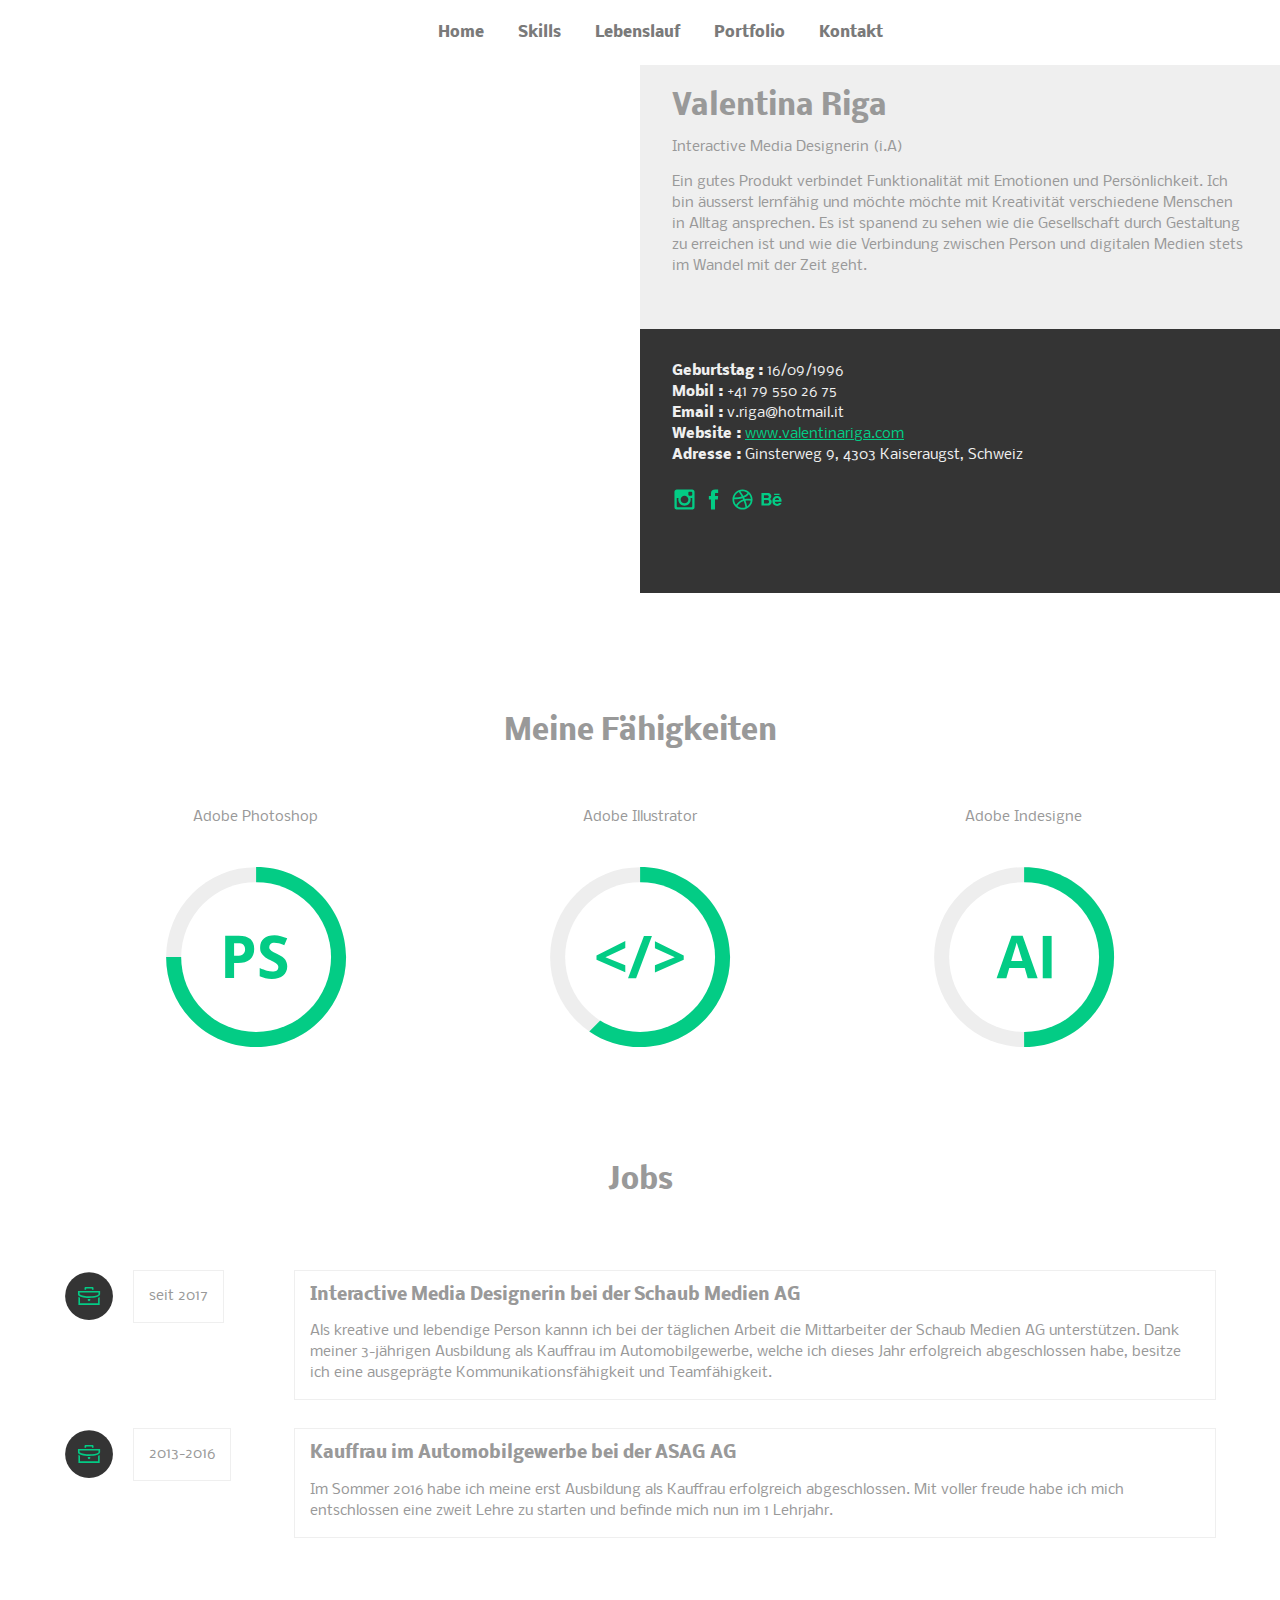
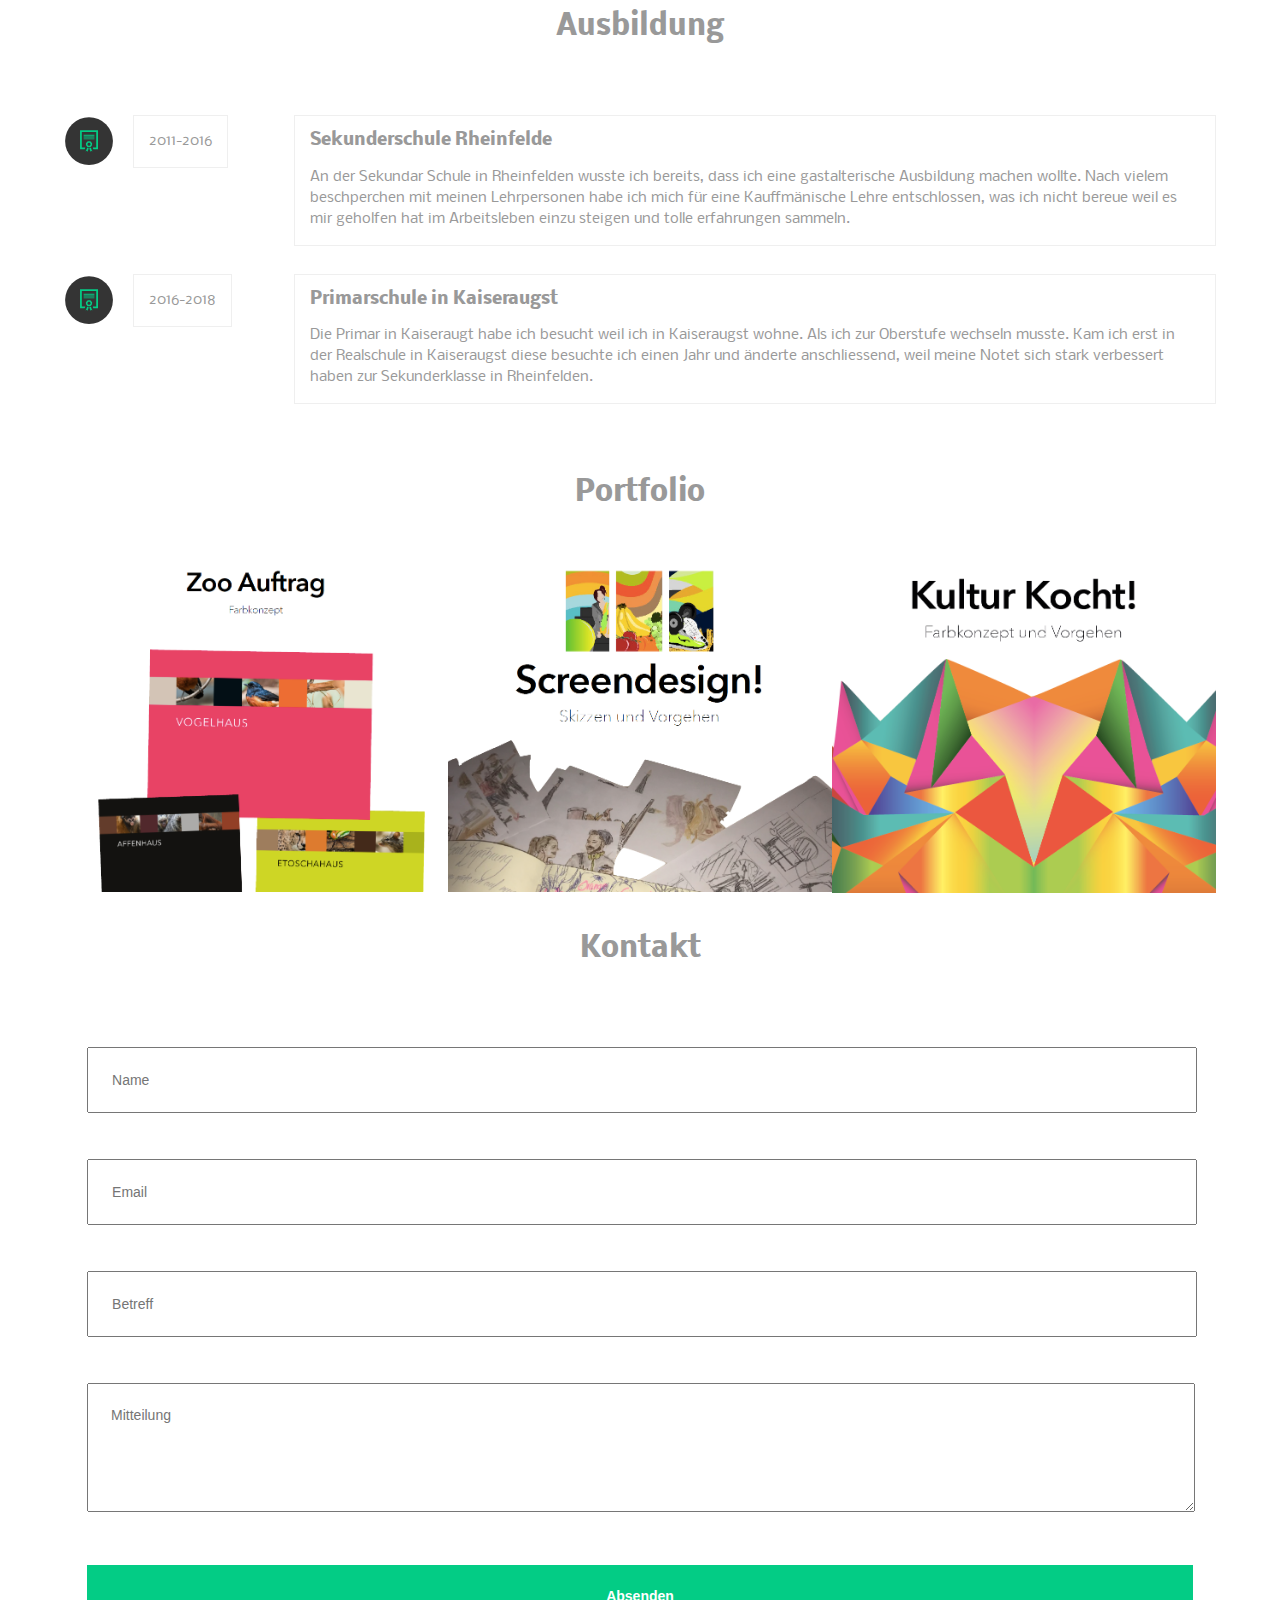
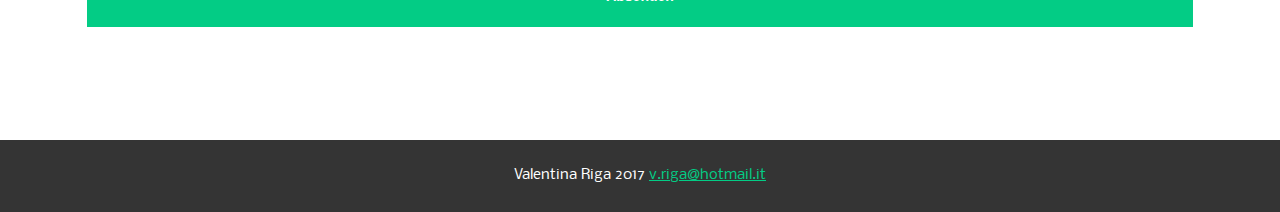
==== index.html @ a8487502 "Initial copy" ====
<!DOCTYPE html>
<html>
  <head>
    <!--CSS und Scripts einblenden-->
    <link href="https://fonts.googleapis.com/css?family=Nobile" rel="stylesheet">
    <link rel="stylesheet" type="text/css" href="./css/style.css">
    <link rel="stylesheet" type="text/css" href="./css/normalize.css">
    <!--Meta Angaben-->
    <meta name="lauguage" content="de">
    <meta charset="utf-8"/>
    <meta name="keywords" content="Suchbegriffe">
    <meta name="description" content="Beschreibung">
    <meta title="Seitentitel">
    <meta name="viewport" content="widht=device-width,initial-scale=1.0, user-scalable=no height=device-height">
    <!-- Diese Zeile brauchen wir unbedingt damit unser responsive Design später funktioniert. Später mehr dazu. -->
  </head>
  <body>
    <header>
      <nav>
        <ul>
          <li><a href="index.html#about">Home</a></li>
          <li><a href="index.html#skills">Skills</a></li>
          <li><a href="index.html#cv">Lebenslauf</a></li>
          <li><a href="index.html#portfolio">Portfolio</a></li>
          <li><a href="index.html#formular">Kontakt</a></li>
        </ul>
      </nav>
    </header>
    <main>
      <section id="about">
        <div id="portrait">
          <div id="portrait_image">
          </div>
        </div>
          <div id="beschreibung">
            <div id="name">
              <h1>Valentina Riga</h1>
              <span>Interactive Media Designerin (i.A)</span>
              <p class="bio">
              Ein gutes Produkt verbindet Funktionalität mit Emotionen und Persönlichkeit.
              Ich bin äusserst lernfähig und möchte möchte mit Kreativität verschiedene Menschen in Alltag ansprechen.
              Es ist spanend zu sehen wie die Gesellschaft durch Gestaltung zu erreichen ist
              und wie die Verbindung zwischen Person und digitalen Medien stets im Wandel mit der Zeit geht.
            </p>
          </div>
          <div id="adresse">
          <strong>Geburtstag :</strong> 16/09/1996<br>
          <strong>Mobil :</strong> +41 79 550 26 75<br>
          <strong>Email :</strong> v.riga@hotmail.it<br>
          <strong>Website :</strong> <a href="http://vriga4.wixsite.com/vrcreativity">www.valentinariga.com</a><br>
          <strong>Adresse :</strong> Ginsterweg 9, 4303 Kaiseraugst, Schweiz<br>
          <br>
          <div class="social_icons">
            <a href="http://instagram.com"><img src="./img/instagram.svg" height="25px">
            </a>
            <a href="http://facebook.com"><img src="./img/facebook.svg" height="25px">
            </a>
            <a href="http://dribbble.com"><img src="./img/dribbble.svg" height="25px">
            </a>
            <a href="http://behance.com"><img src="./img/behance.svg" height="25px">
            </a>
          </div>
        </div>
      </div>
    </section>
  </main>
    </main>
  </body>

</section>
<div id="wrapper">
  <section id="skills">
    <h1> Meine Fähigkeiten</h1>
    <div class="skills-icons">
      <div id="erstes-icon">
        Adobe Photoshop
      </div>
      <div id="zweites-icon">
        Adobe Illustrator
      </div>
      <div id="drittes-icon">
        Adobe Indesigne
      </div>
    </div>
  </section>
<section id="cv">
  <section id="jobs">
    <h1>Jobs</h1>
    <!--1.Jobeintrag-->
  <div class="cv-eintrag">
    <div class="links">
      <img src="./img/aktenkoffer.svg" height="50px" />
      <p class="jahr">seit 2017</p>
    </div>
    <div class="rechts">
      <p class="cv-beschreibung">
        <span class="cv-titel">Interactive Media Designerin bei der Schaub Medien AG</span>
        <br>
        Als kreative und lebendige Person kannn ich
        bei der täglichen Arbeit die Mittarbeiter der Schaub Medien AG unterstützen. Dank meiner 3-jährigen Ausbildung als Kauffrau im Automobilgewerbe,
        welche ich dieses Jahr erfolgreich abgeschlossen habe, besitze ich eine ausgeprägte Kommunikationsfähigkeit und
        Teamfähigkeit.
      </p>
    </div>
  </div>
  <!-- 2. Jobeintrag -->
  <div class="cv-eintrag">
    <div class="links">
      <img src="./img/aktenkoffer.svg" height="50px" />
      <p class="jahr">2013-2016</p>
    </div>
    <div class="rechts">
      <p class="cv-beschreibung">
        <span class="cv-titel">Kauffrau im Automobilgewerbe bei der ASAG AG</span>
        <br>
        Im Sommer 2016 habe ich meine erst Ausbildung als Kauffrau erfolgreich abgeschlossen.
        Mit voller freude habe ich mich entschlossen eine zweit Lehre zu starten und befinde mich nun im 1 Lehrjahr.
      </p>
    </div>
  </div>
</section>
<section id="ausbildungen">
  <h1>Ausbildung</h1>
  <!-- 1.Ausbildungeintrag -->
  <div class="cv-eintrag">
    <div class="links">
      <img src="./img/zertifikat.svg" height="50px" />
      <p class="jahr">2011-2016</p>
    </div>
    <div class="rechts">
      <p class="cv-beschreibung">
        <span class="cv-titel">Sekunderschule Rheinfelde</span>
        <br>
        An der Sekundar Schule in Rheinfelden wusste ich bereits, dass ich eine gastalterische
        Ausbildung machen wollte.
        Nach vielem beschperchen mit meinen Lehrpersonen habe ich mich für eine Kauffmänische Lehre entschlossen,
        was ich nicht bereue weil es mir geholfen hat im Arbeitsleben einzu steigen und tolle erfahrungen sammeln.
    </div>
  </div>
  <!-- 2. Augbildungseintrag -->
  <div class="cv-eintrag">
    <div class="links">
      <img src="./img/zertifikat.svg" height="50px" />
      <p class="jahr">2016-2018</p>
    </div>
    <div class="rechts">
      <p class="cv-beschreibung">
        <span class="cv-titel">Primarschule in Kaiseraugst</span>
        <br>
        Die Primar in Kaiseraugt habe ich besucht weil ich in Kaiseraugst wohne. Als ich zur Oberstufe wechseln musste.
        Kam ich erst in der Realschule in Kaiseraugst diese besuchte ich einen Jahr und änderte anschliessend, weil meine
        Notet sich stark verbessert haben zur Sekunderklasse in Rheinfelden.
      </p>
    </div>
  </div>
</section>
</section>
<!-- Sektion Portflio  -->
<section id="portfolio">
  <h1>Portfolio</h1>
  <div class="portfolio-kacheln"
    <!-- erster Portfolio Eingang -->
    <div class="portfolio-eintrag">
      <a href="arbeit1.html"><img src="./img/01.png" title="Arbeit 1">
        <div class="arbeit-titel">
          <p>Erste Arbeit</p>
        </div>
      </a>
    </div>
    <!--zweiter Portfolio Eintrag -->
    <div class="portfolio-eintrag">
      <a href="arbeit1 2.html"><img src="./img/02.png" title="Arbeit 2">
        <div class="arbeit-titel">
          <p>Zweite Arbeit</p>
        </div>
      </a>
    </div>
    <!-- dritter Portfolio Eintrag -->
    <div class="portfolio-eintrag">
      <a href="arbeit1 3.html"><img src="./img/03.png" title="Arbeit 3">
        <div class="arbeit-titel">
          <p>Dritte Arbeit</p>
        </div>
      </a>
    </div>
<!--. portfolio-kacheln schliessen -->
</section>

<!-- Kontaktformular -->
<section id="formular">
  <h1>Kontakt</h1>

  <div class="kontaktformuar">

    <from action="https://formspree.io/v.riga@hotmail.it" class="form.horizontal" role="form" method="post">
      <input type="text" class="form-control" name="name" placeholder="Name" required>
      <input type="email" class="form-control" name="_replyto" placeholder="Email" required>
      <input type="text" class="form-control" name="subject" placeholder="Betreff" required>
      <textarea class="form-control" rows="5" name="message" placeholder="Mitteilung" required></textarea>
      <div class="shape"></div>
<div class="origin">
  <div class="point"></div>

      <button class="absenden" value="Subimt Comment" type="submit">Absenden</button>
    </form>
   </div>
 </div>
</section>

</main>
</div>
<footer>
  Valentina Riga 2017 <a href="mailto:v.riga@hotmail.it">v.riga@hotmail.it</a>
</footer>

<button onclick="topFunction()" id="myBtn" title="Go to top">Top</button>

<script>
// When the user scrolls down 20px from the top of the document, show the button
window.onscroll = function() {scrollFunction()};

function scrollFunction() {
    if (document.body.scrollTop > 20 || document.documentElement.scrollTop > 20) {
        document.getElementById("myBtn").style.display = "block";
    } else {
        document.getElementById("myBtn").style.display = "none";
    }
}

// When the user clicks on the button, scroll to the top of the document
function topFunction() {
    document.body.scrollTop = 0;
    document.documentElement.scrollTop = 0;
}
</script>

</body>
</html>
---- css/style.css ----
nav ul {
  text-align: center; /*bewirkt eine mittige textausrichtung*/
  margin: 0; /*entfernt standardisierte Abstännde */
}

nav li {
  display: inline; /*sorgt dafür, dass alle li-Elemente nebeinander dargestellt werden */
}

nav a {
  display: inline-block;
  /*inline-block macht jedes der a-Elemente in der Navigation zu einem Block-Element, sodass sich
  Aussenabstände und höhe definieren lassen. display:block würde jeden Navigationpunkt die volle Breite
  des Elternelements nutzen lassen, somit wären die Linnks wieder untereinander, aber mittig. */


color: #7a7a7a;
font-size: 15px;
padding: 22px 15px;
text-decoration: none;
font-weight: 600;
}
#about {
  display: flex;
}

#portrait {
  width:50%;
  position: relative;
}
#portrait_image

{background-size: cover;
background-image: url("../img/IMG_01.jpg");
background-position: left;
position: absolute;
height: 100%;
width:100%;

.element {
  width: 100%;
  height: 100%;
  animation: pulse 5s infinite;

}

html,
body {
  height: 100%;
}
}
#beschreibung {
  width: 50%;
 background:#efefef
}
#name {
  min-height:200px;
  margin:5%;
}
#adresse {
  color: #efefef;
  background:#343434;
  min-height: 200px;
  padding:5%;
}

body {
  font-family: 'Nobile', sans-serif;
  font-size: 14px;
  line-height:21px;
  color:#999999;
}

a {
  color:#03cc85
}

{
color: #343434;
line-height: 100%;
text-transform: uppercase;
}

{
color: #7a7a7a;
font-size:14px;
text-transform: none;
}

.social_icons a{
  text-decoration: none;
}

main {
  width:100%;
}

#wrapper {
  max-width: 1170px;
  margin: 0 auto;
  height: 100%;
  padding: 5%;
}

#wrapper h1 {
  text-align: center;
  line-height: 4em;
}

.skills-icons{
  display: flex;
  flex-flow: row wrap;
}

#erstes-icon, #zweites-icon, #drittes-icon {
  height: 300px;
  width: 33.333%;
  text-align: center;
}
#erstes-icon {
  background: url("../img/icon-ps.svg")50% 50% no-repeat;
}
#zweites-icon {
  background: url("../img/icon-code.svg")50% 50% no-repeat;
}
#drittes-icon {
  background: url("../img/icon-ai.svg")50% 50% no-repeat;
}

/* Section CV */

#cv, #jobs, #ausbildungen{
  float: left;
}
.cv-eintrag {
  width: 100%;
  float: left;
}
.cv-eintrag img {
  vertical-align: middle;
  margin-right: 15px;
}
.links p {
  display: inline-block;
  padding: 15px;
  border: 1px solid #efefef;
}
.links{
  float: left;
}
.rechts {
  width: 80%;
  vertical-align: top;
  float: right;
}
.cv-titel {
  font-size: 1.2em;
  line-height: 3em;
  font-weight: bold;
}
.cv-beschreibung {
  border: 1px solid #efefef;
  padding: 0 15px 15px 15px;
}

/* Sektion Portfolio */
#portfolio {
  float: left;
}
.portfolio-kacheln{
  display: flex;
  flex-flow: row wrap;
}
.portfolio-eintrag {
  position: relative;
  width: 33.3333%;
}
.portfolio-eintrag img {
  width: 100%;
  display: block;
}
.portfolio-eintrag .arbeit-titel {
  background: rgba(3, 204, 133, 0.95);
  height: 100%;
  color: white;
  padding: 45% 0;
  position: absolute;
  text-align: center;
  width: 100%;
  z-index: 2;
  left: 0;
  top: 0;
  box-sizing: border-box;
  visibility:hidden;
}
.portfolio-eintrag:hover .arbeit-titel {
  visibility:visible;
}
/*detailseite */

img.img-links {
  width: 48%;
  float: left;
  margin: 0 4% 4% 0;
}
img.img-rechts {
  width: 48%;
  margin: 0 0 4% 0;
}

.back {
  width: 100%;
  text-align:center;
  height: 4em;
}

nav a:hover {
  color: #03CC85;
  cursor: pointer;
}

/*kontaktformuar */

#formular{
  clear: both;
}

.kontaktformular {
  width: 70%;
  margin: 0 auto;
}

.form-control, textarea {
  padding: 2%;
  width: 92%;
  margin: 2%;
}

.absenden {
  padding: 2%;
  width: 96%;
  margin: 2%;
  background: #03cc85;
  border: none;
  color: white;
  font-weight: bold;
}

.absenden:hover {
  background:#029f68;
}

/*footer */

footer{
  background: #343434;
  color: white;
  padding: 2% 0;
  margin: 2% 0 0 0;
  text-align: center;
}

#myBtn {
  display: none;
  position: fixed;
  bottom: 20px;
  right: 30px;
  z-index: 99;
  font-size: 18px;
  border: none;
  outline: none;
  background-color: #03CC85;
  color: white;
  cursor: pointer;
  padding: 15px;
  border-radius: 4px;
}

#myBtn:hover {
  background-color: #029F68;
}

/* Mediaqueries bis 960px */
@media only screen and (max-width: 960px){
  #about{
    display:flex;
    flex-flow: row wrap;
  }
  #beschreibung {
    width: 100%;
  }
  #portrait {
    width: 100%;
    padding-bottom: 56.25%; /* 16:9 */
  }
  #erstes-icon, #zweites-icon, #drittes-icon {
    width: 100%;
  }
  section#cv {
    padding: 0 5%;
  }
  .links {
    width: 100%;
    text-align: center;
  }
  .rechts {
    width: 100%;
  }

  /* Style the navbar */
#navbar {
  overflow: hidden;
  background-color: #333;
}

/* Navbar links */
#navbar a {
  float: left;
  display: block;
  color: #f2f2f2;
  text-align: center;
  padding: 14px;
  text-decoration: none;
}

/* Page content */
.content {
  padding: 16px;
}

/* The sticky class is added to the navbar with JS when it reaches its scroll position */
.sticky {
  position: fixed;
  top: 0;
  width: 100%
}

/* Add some top padding to the page content to prevent sudden quick movement (as the navigation bar gets a new position at the top of the page (position:fixed and top:0) */
.sticky + .content {
  padding-top: 60px;
}

/* Mediaqueries unter 480Pixel - z.B. Handy im Hochformat */
@media only screen and (max-width: 480px){

  nav li {
    display: block;
    line-height: 0.1em;
  }
  ul {
    padding:0;
  }
  nav {
    position: relative;
    width:100%;
  }
  main {
    padding:0;
  }
  .portfolio-eintrag {
    margin: 0 auto;
    text-align: center;
    width: 100%;
  }
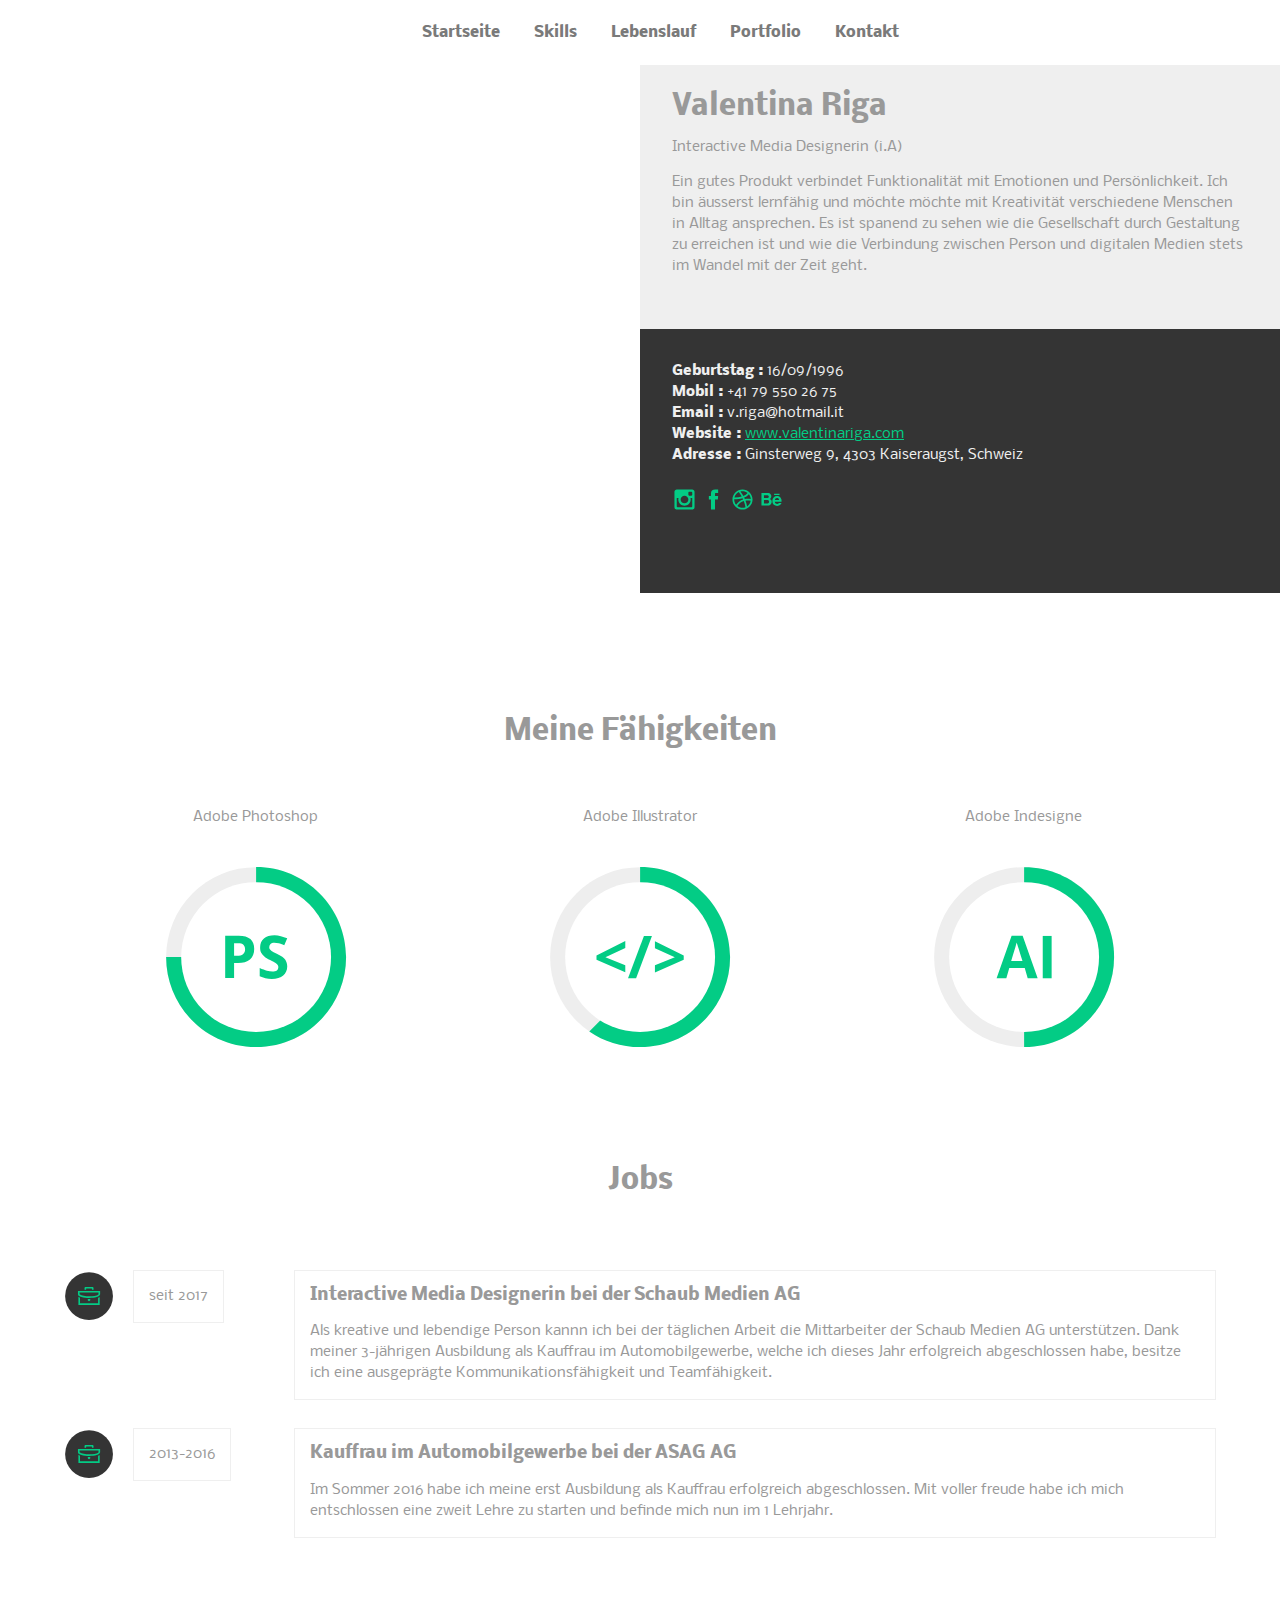
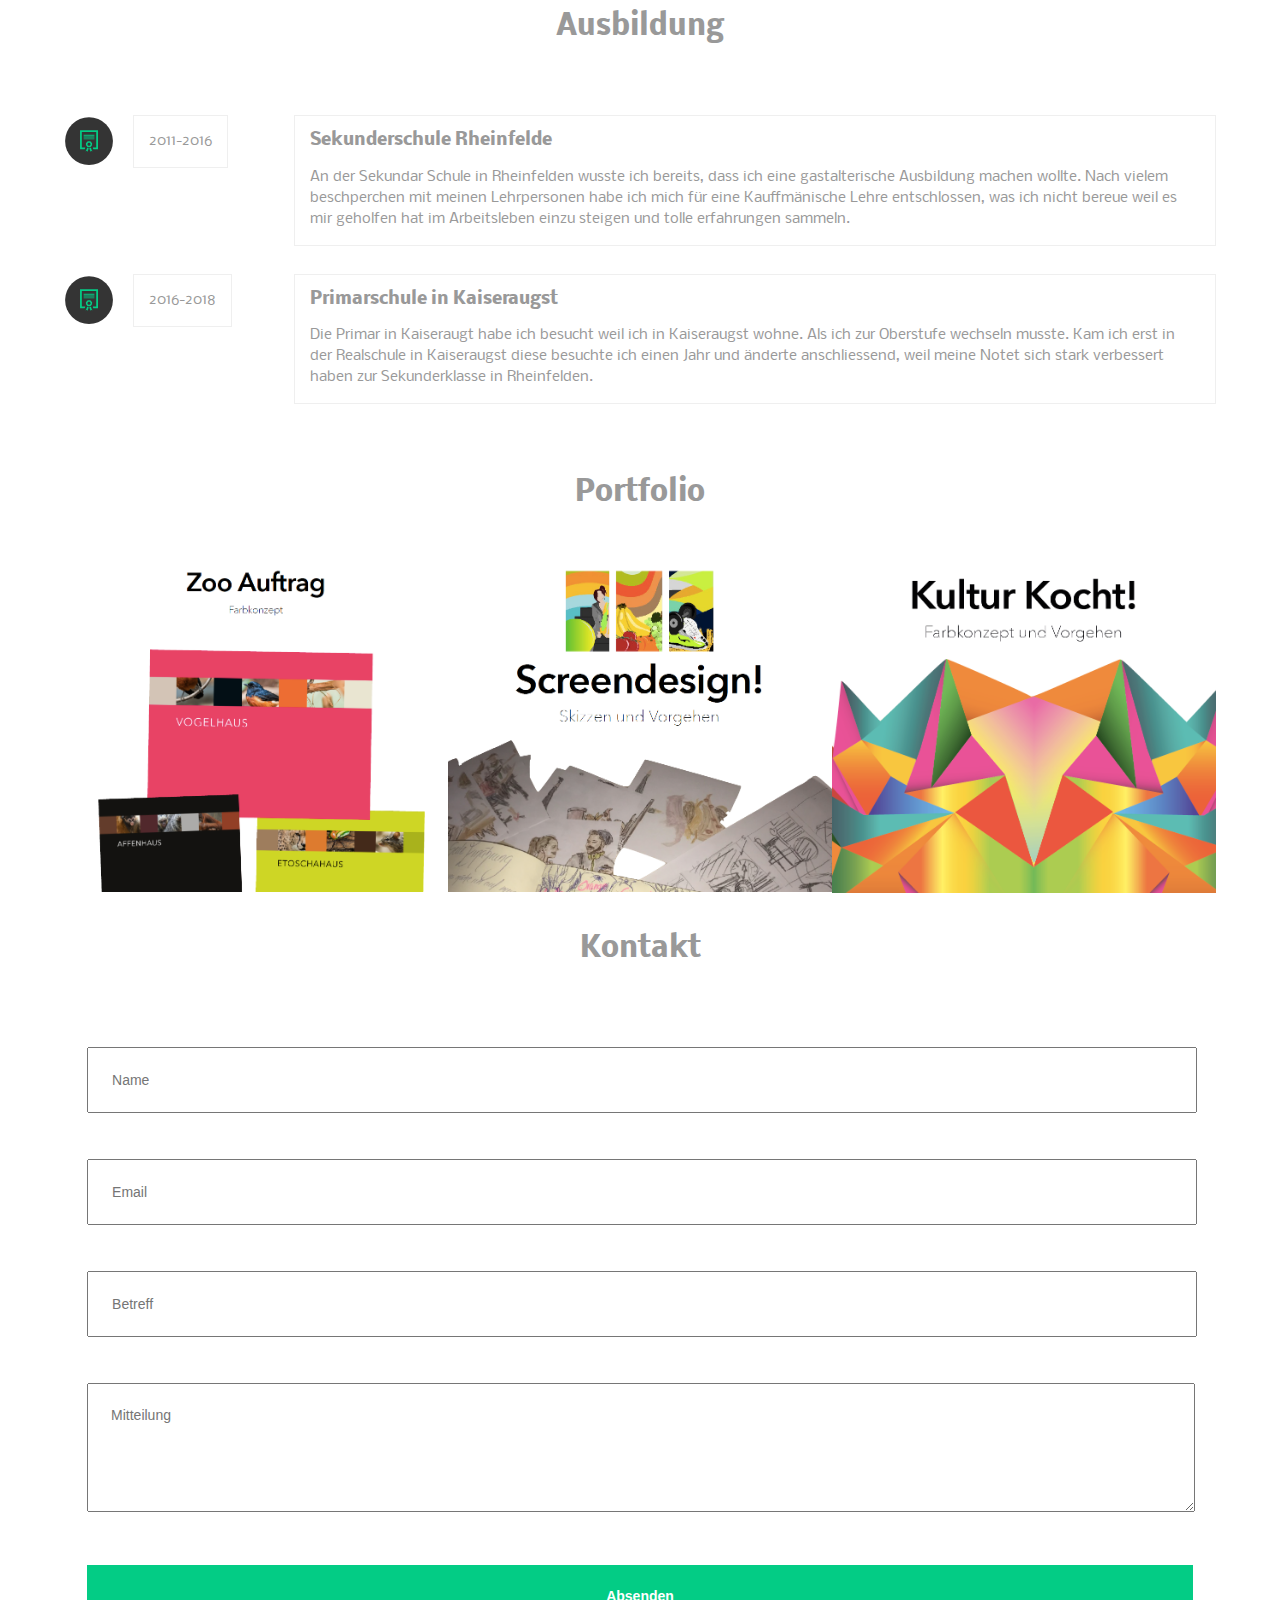
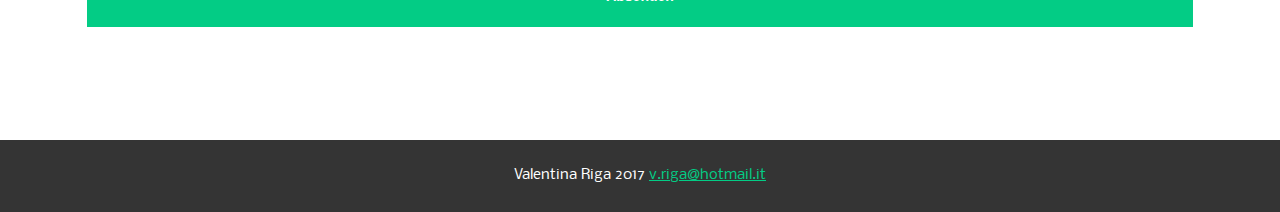
==== commit f7279df6: "home" ====
--- a/index.html
+++ b/index.html
@@ -18,7 +18,7 @@
     <header>
       <nav>
         <ul>
-          <li><a href="index.html#about">Home</a></li>
+          <li><a href="index.html#about">Startseite</a></li>
           <li><a href="index.html#skills">Skills</a></li>
           <li><a href="index.html#cv">Lebenslauf</a></li>
           <li><a href="index.html#portfolio">Portfolio</a></li>
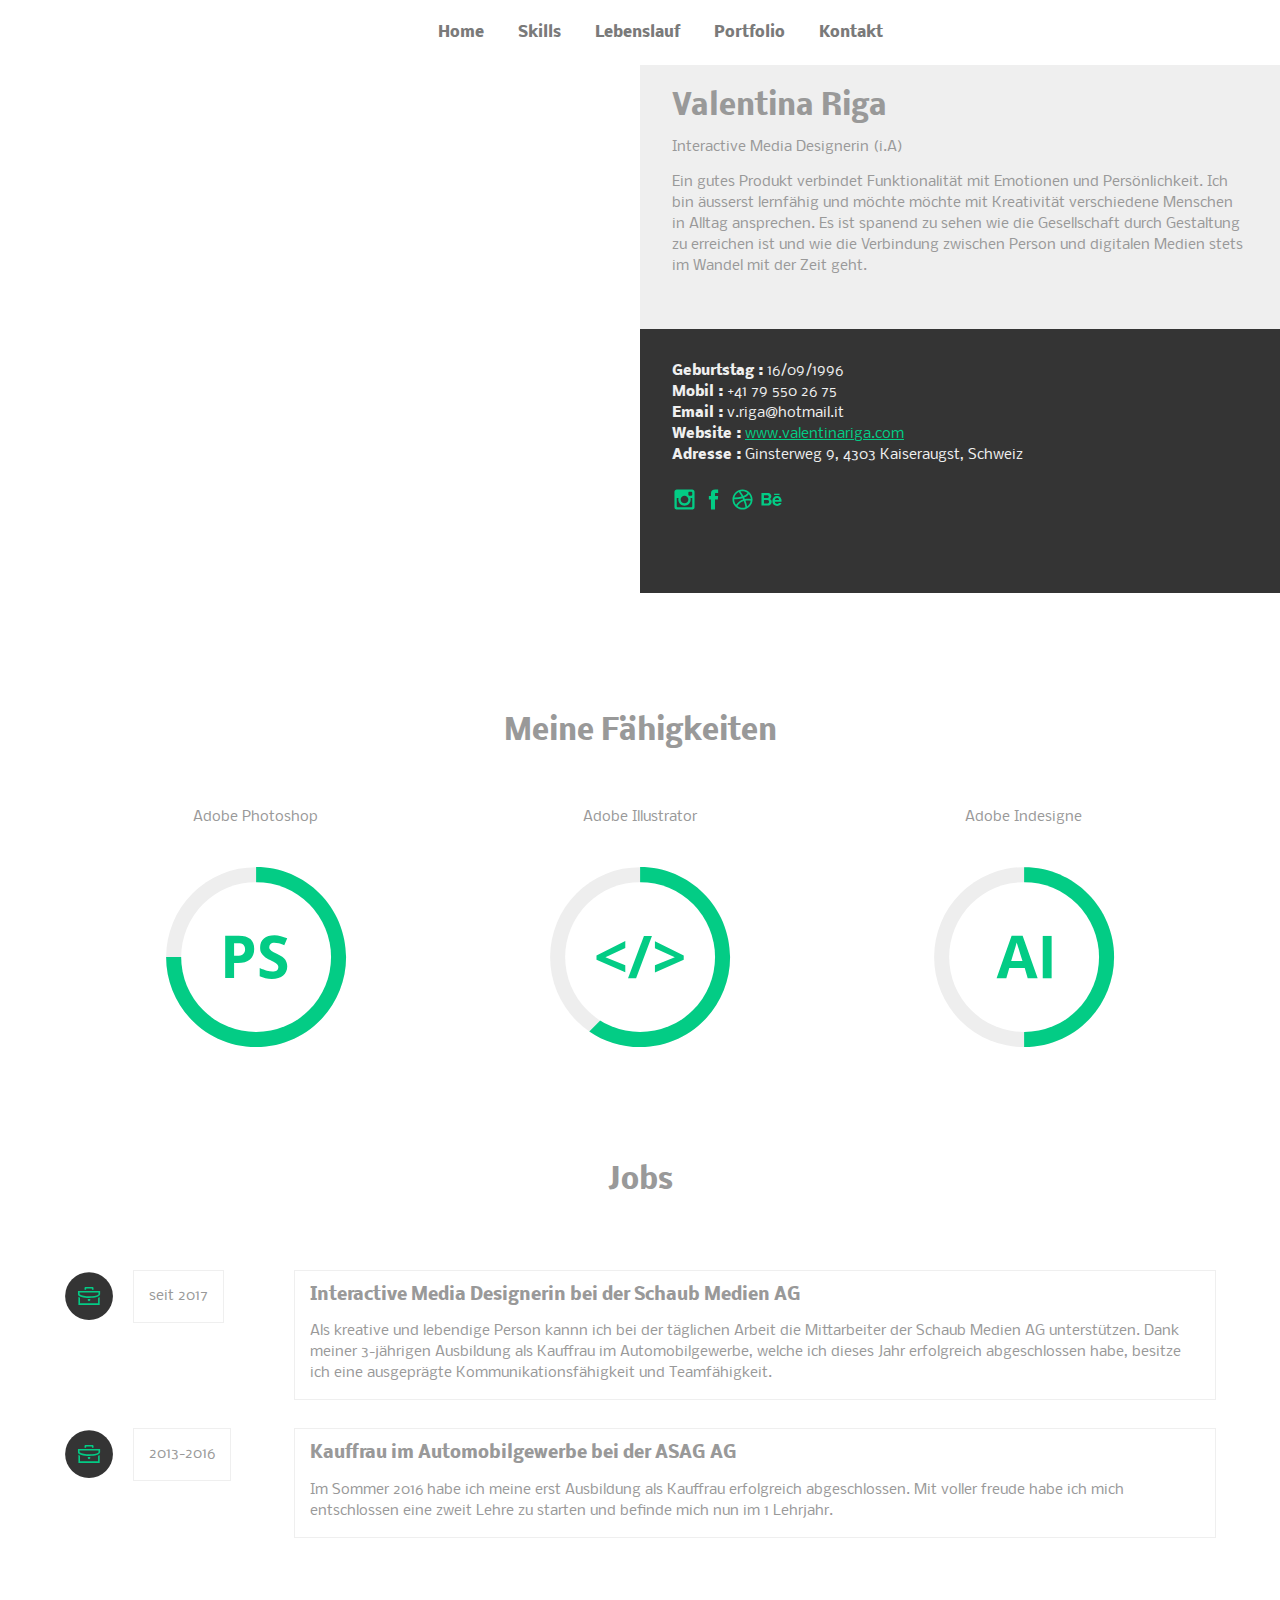
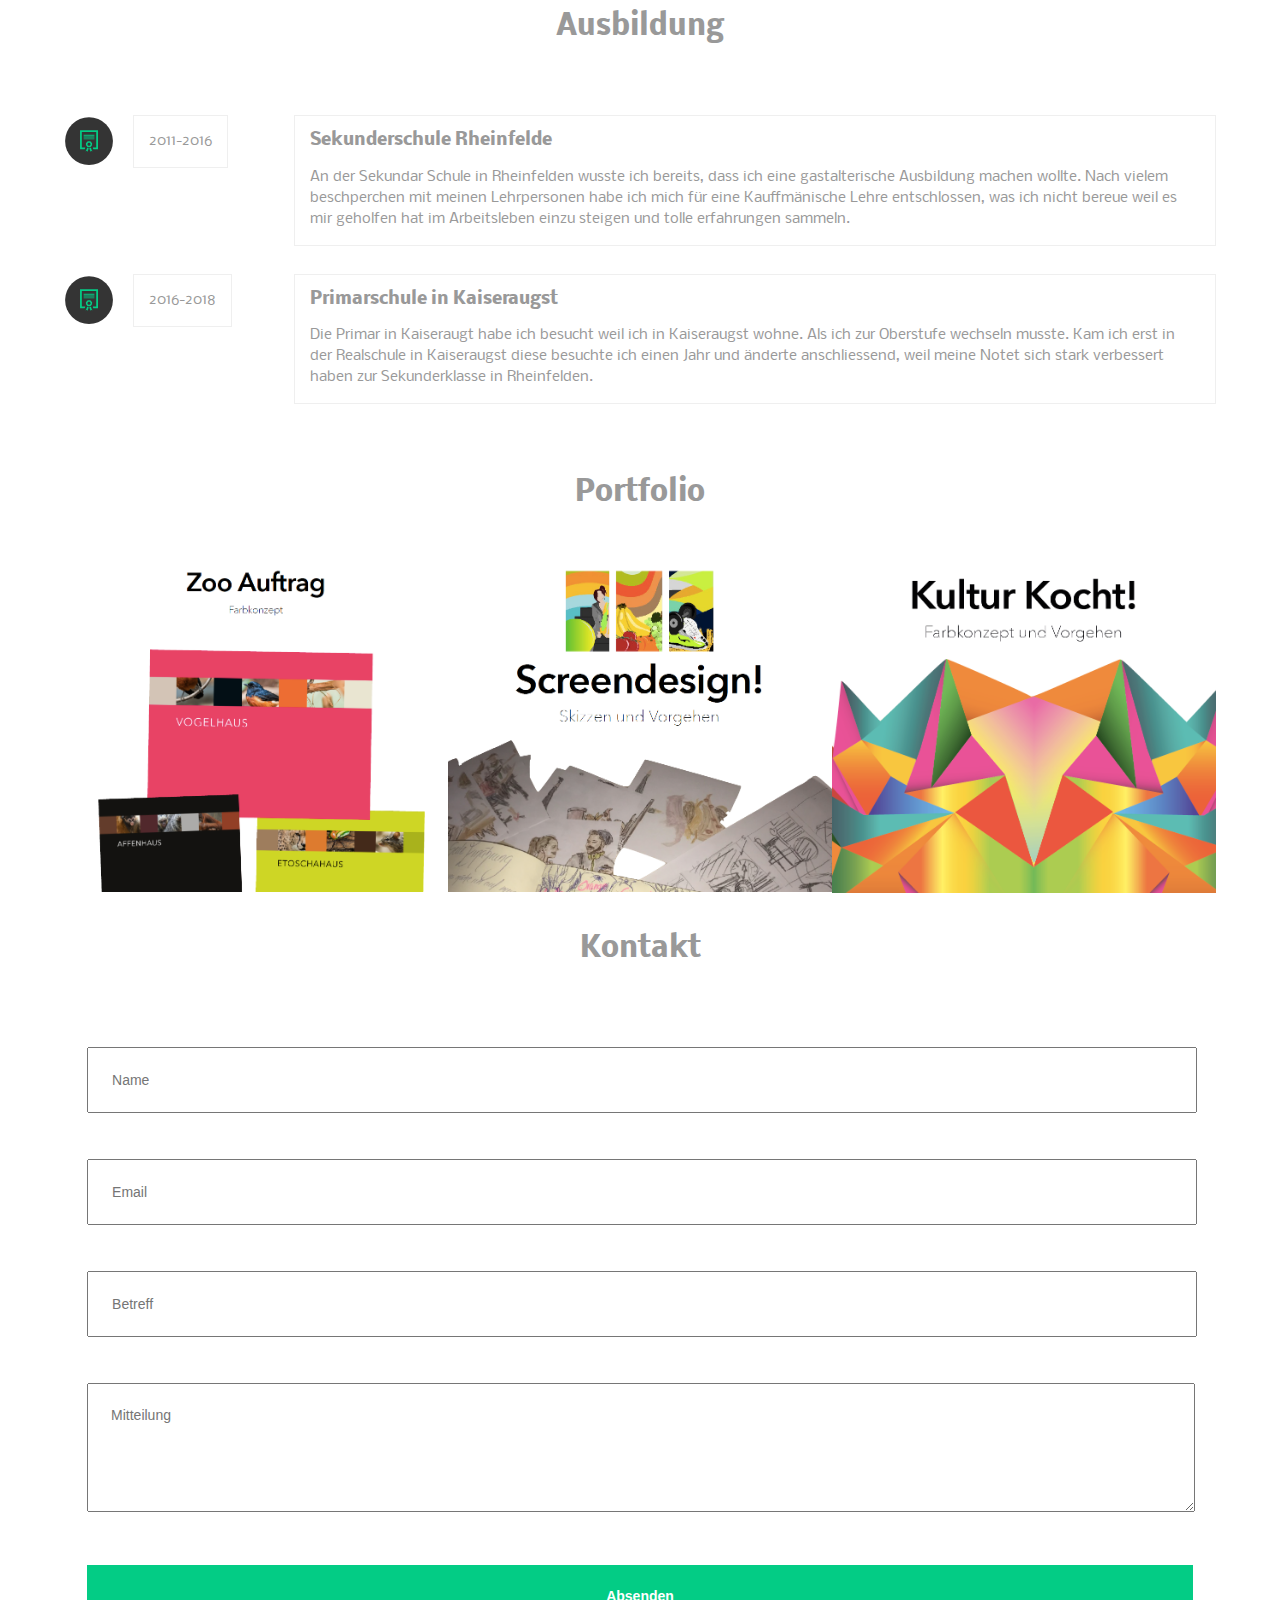
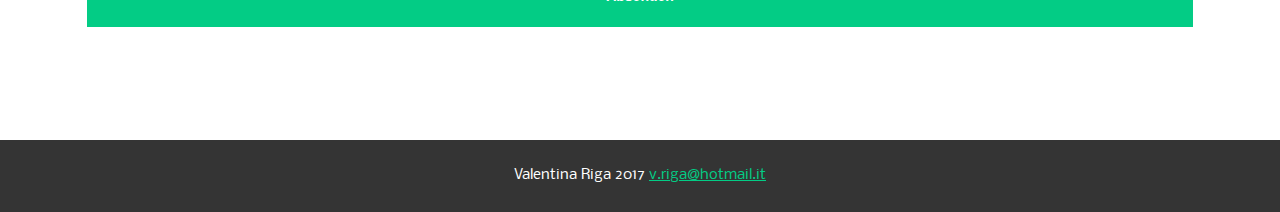
==== commit 9694bb0c: "Revert "home"" ====
--- a/index.html
+++ b/index.html
@@ -18,7 +18,7 @@
     <header>
       <nav>
         <ul>
-          <li><a href="index.html#about">Startseite</a></li>
+          <li><a href="index.html#about">Home</a></li>
           <li><a href="index.html#skills">Skills</a></li>
           <li><a href="index.html#cv">Lebenslauf</a></li>
           <li><a href="index.html#portfolio">Portfolio</a></li>
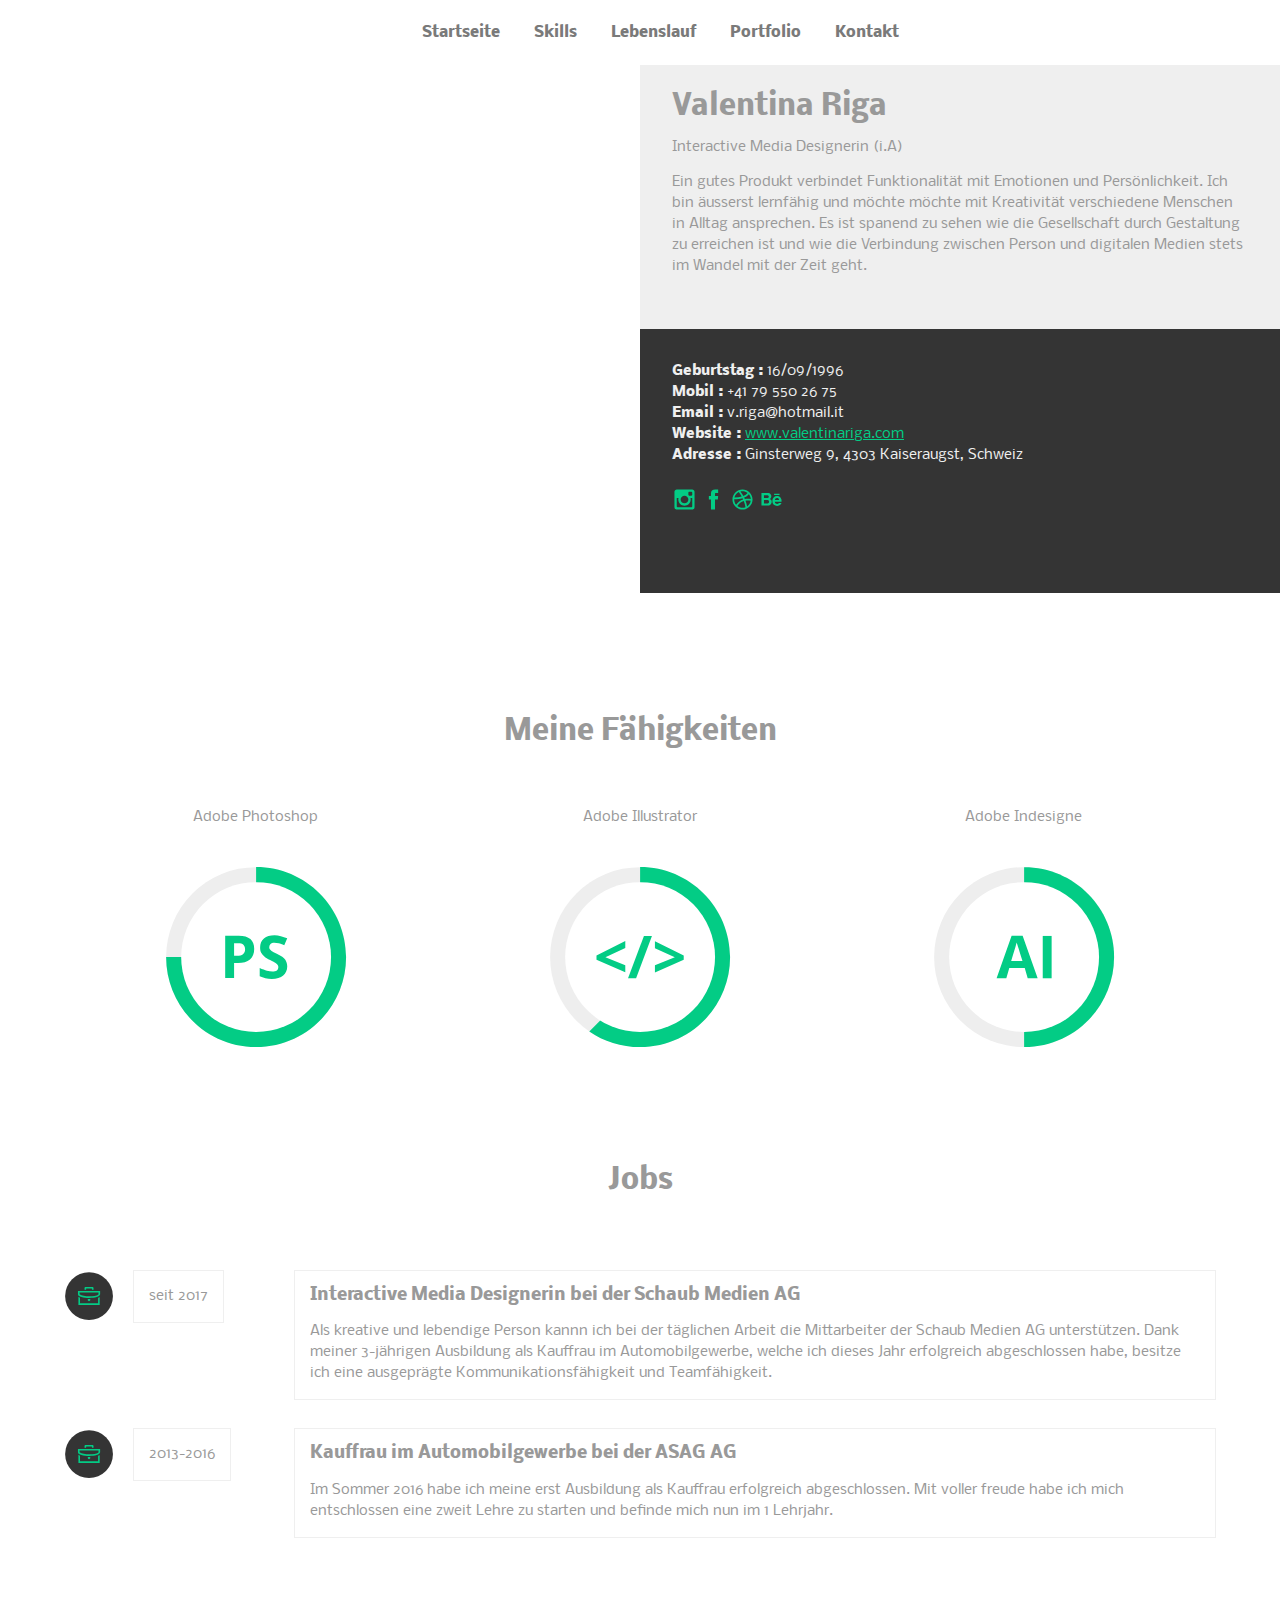
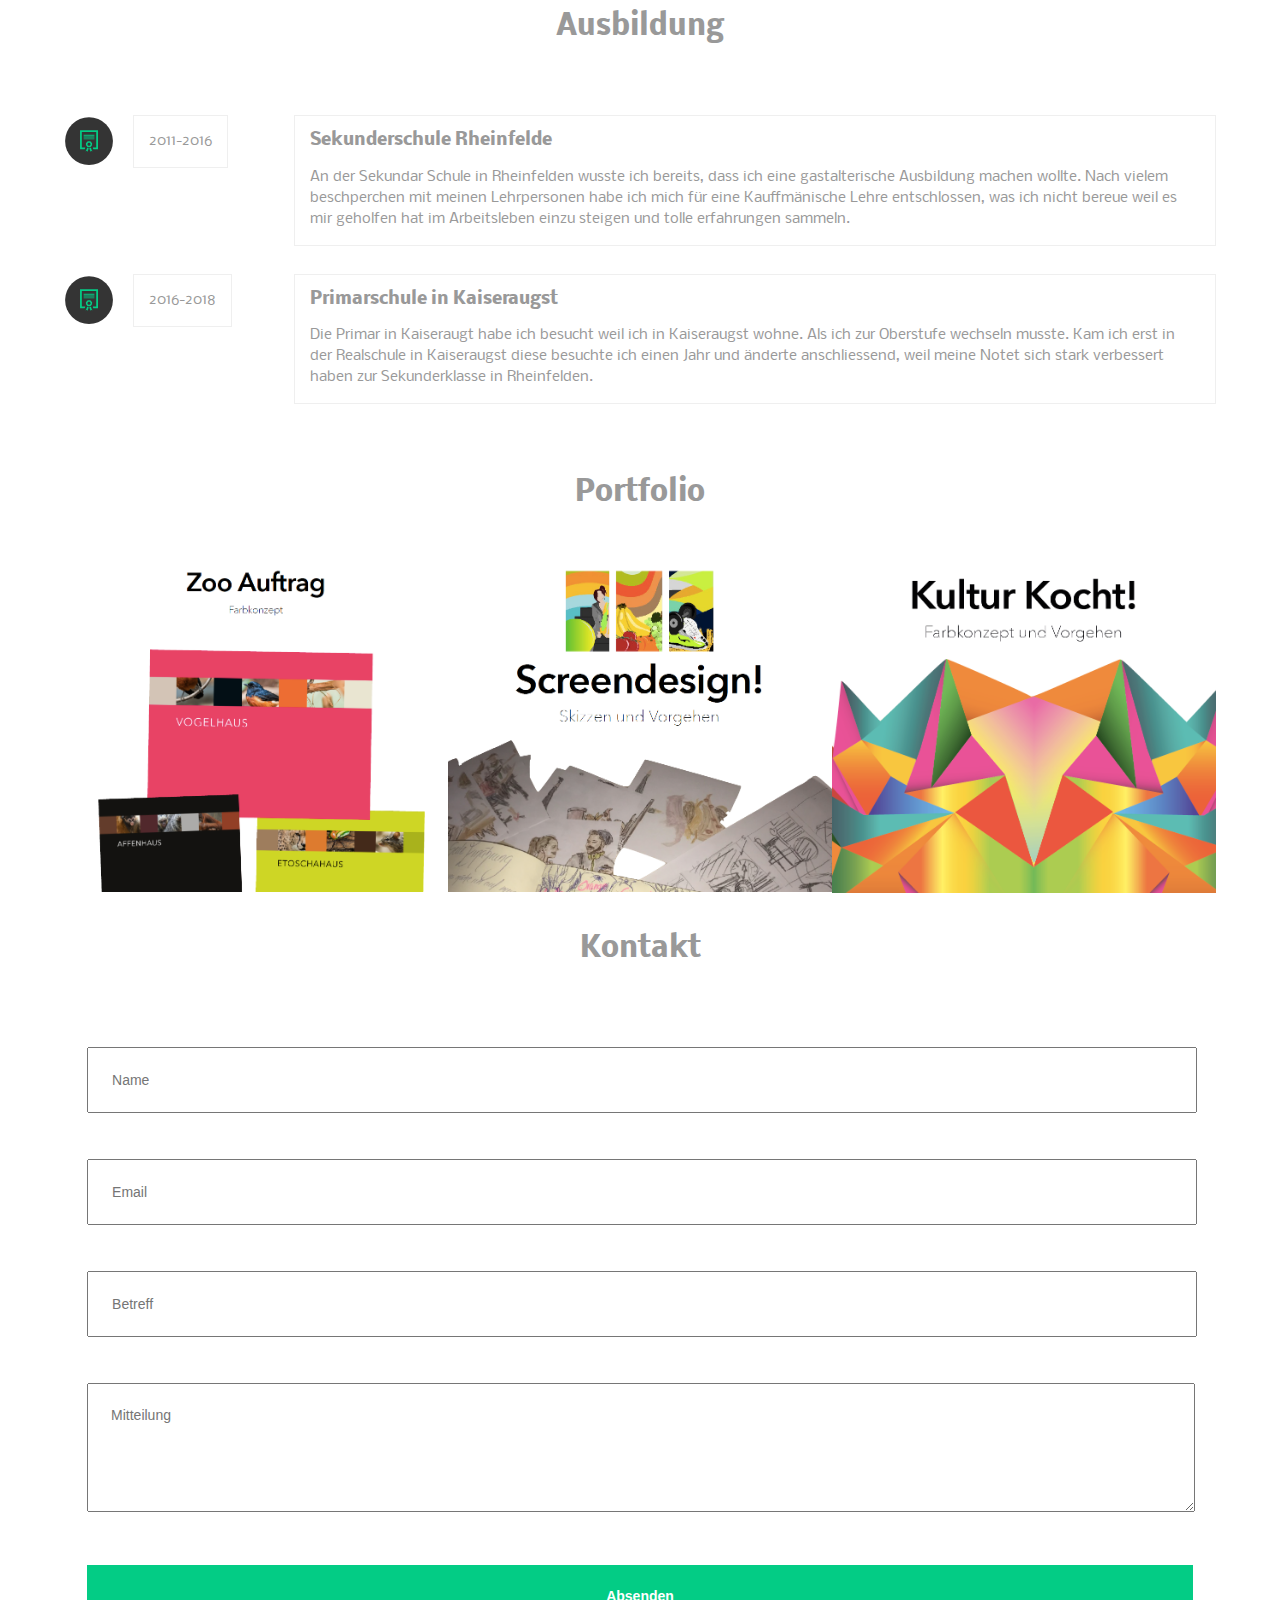
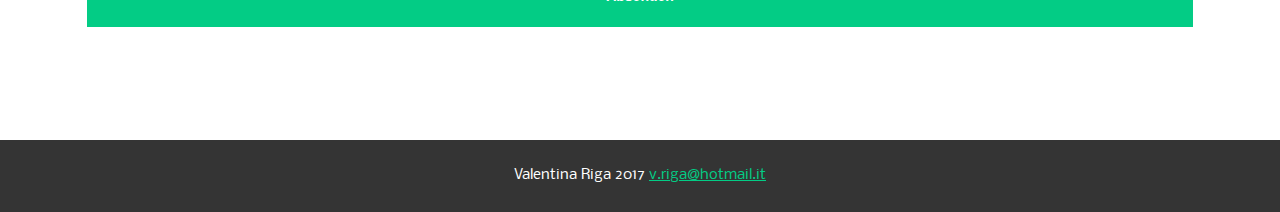
==== commit ef42208e: "home change" ====
--- a/index.html
+++ b/index.html
@@ -18,7 +18,7 @@
     <header>
       <nav>
         <ul>
-          <li><a href="index.html#about">Home</a></li>
+          <li><a href="index.html#about">Startseite</a></li>
           <li><a href="index.html#skills">Skills</a></li>
           <li><a href="index.html#cv">Lebenslauf</a></li>
           <li><a href="index.html#portfolio">Portfolio</a></li>
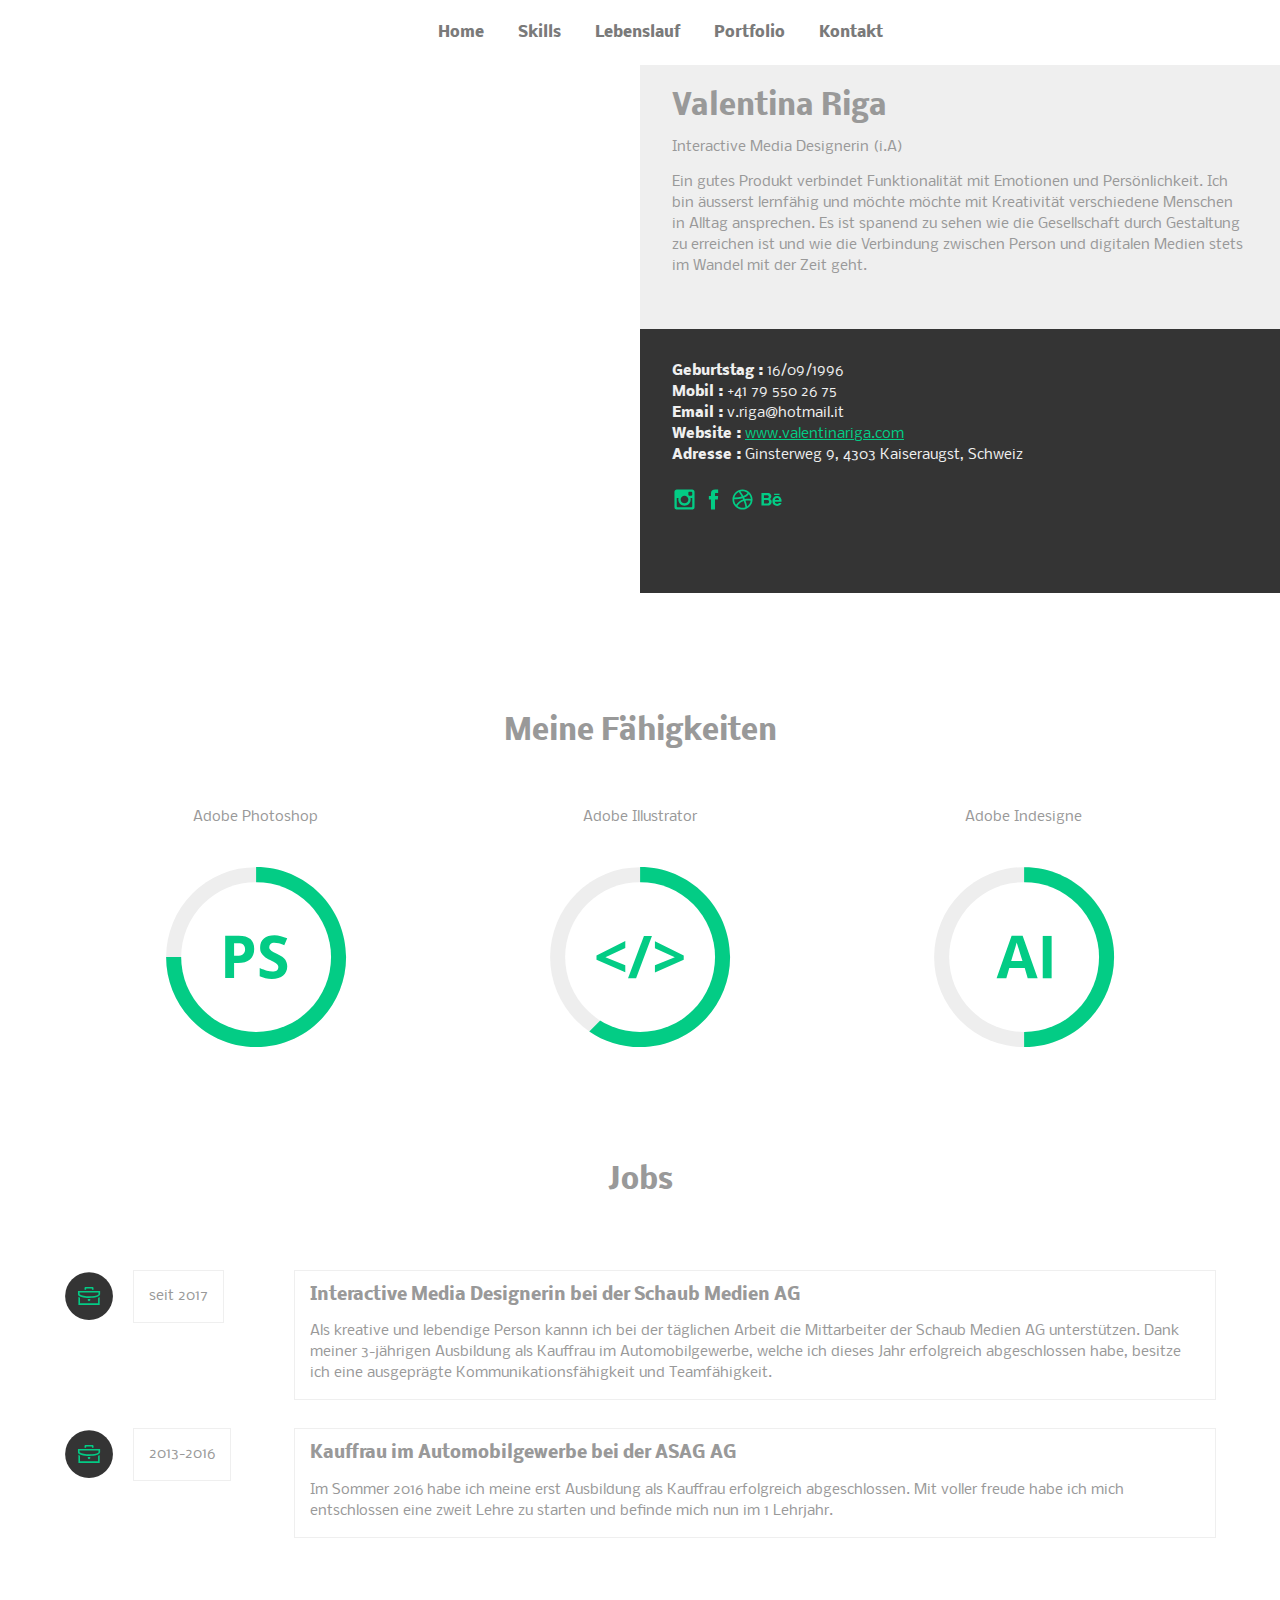
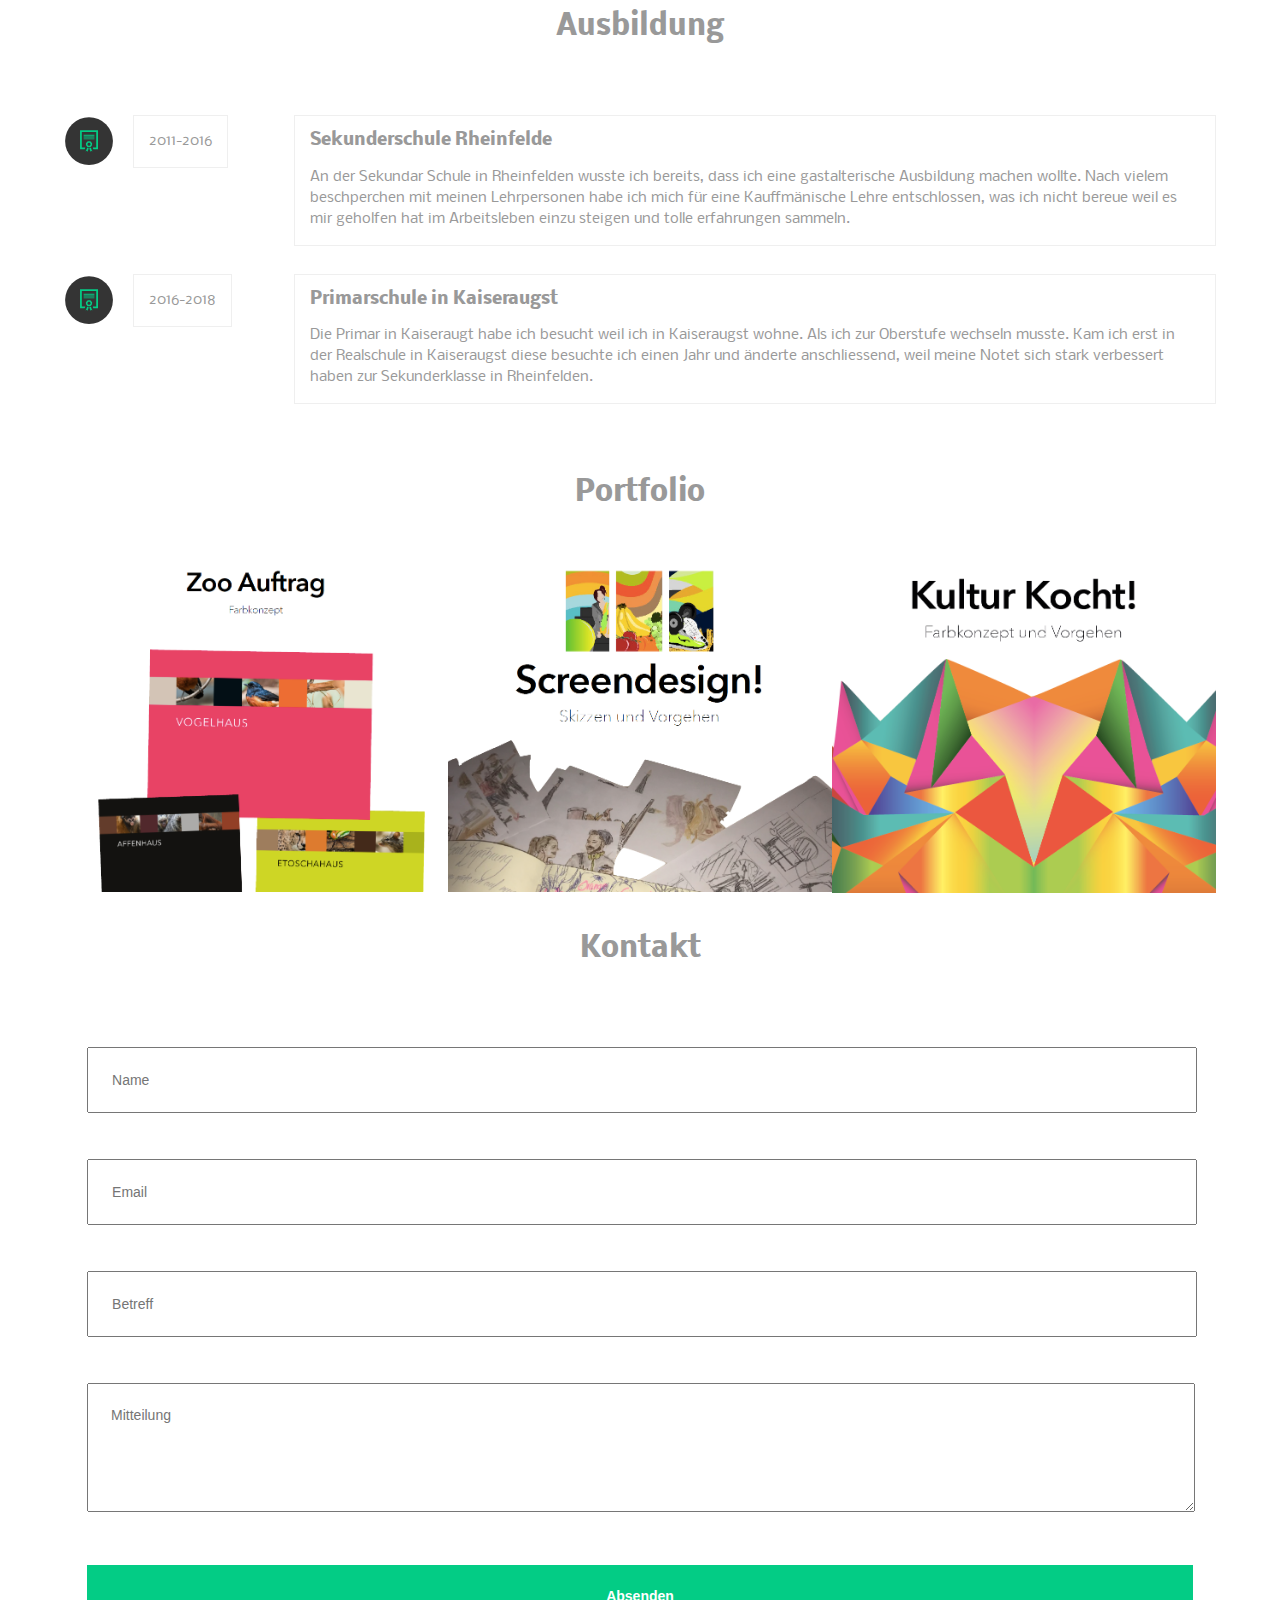
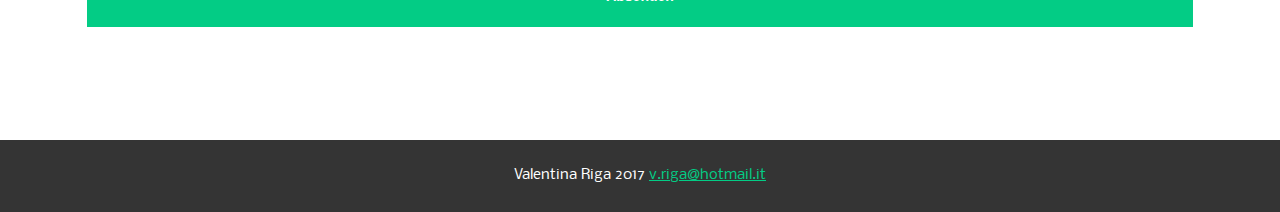
==== commit 13087557: "home" ====
--- a/index.html
+++ b/index.html
@@ -18,7 +18,7 @@
     <header>
       <nav>
         <ul>
-          <li><a href="index.html#about">Startseite</a></li>
+          <li><a href="index.html#about">Home</a></li>
           <li><a href="index.html#skills">Skills</a></li>
           <li><a href="index.html#cv">Lebenslauf</a></li>
           <li><a href="index.html#portfolio">Portfolio</a></li>
